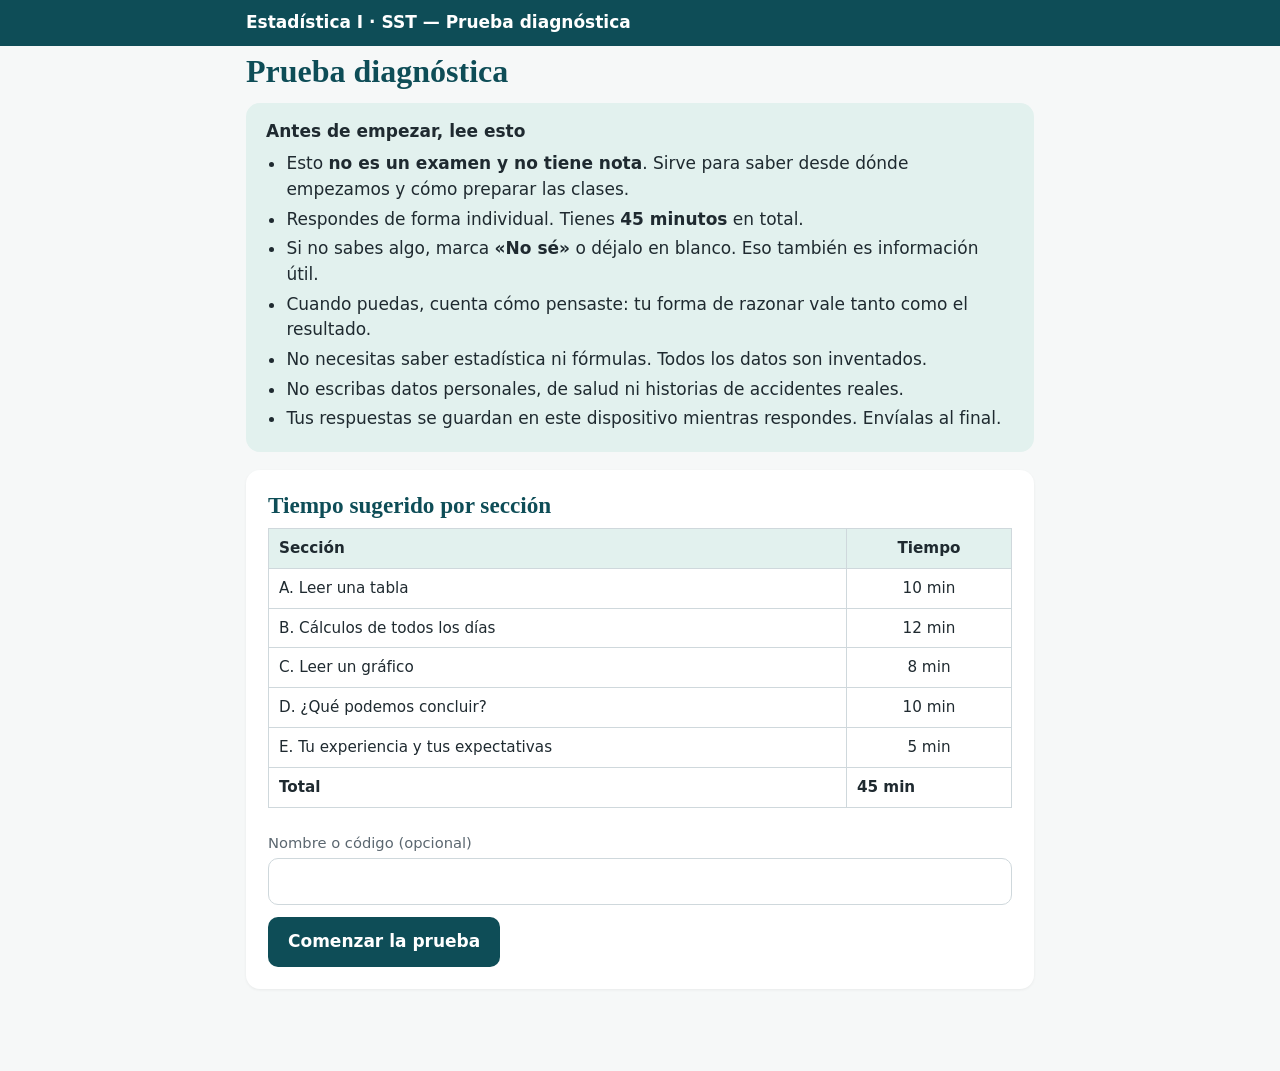
==== index.html @ 391d467d "Prueba diagnóstica web de Estadística I (SST) Prueba para estudiantes, panel docente con métricas y " ====
<!doctype html>
<html lang="es-CO">
<head>
  <meta charset="utf-8">
  <meta name="viewport" content="width=device-width, initial-scale=1">
  <title>Prueba diagnóstica · Estadística I (SST)</title>
  <meta name="robots" content="noindex">
  <link rel="stylesheet" href="assets/styles.css">
</head>
<body>
  <header class="barra">
    <div class="contenedor">
      <div class="marca">Estadística I · SST — Prueba diagnóstica</div>
      <div class="reloj oculto" id="reloj" aria-live="off">45:00</div>
    </div>
    <div class="progreso oculto" id="progreso"><div></div></div>
  </header>

  <main class="contenedor">
    <!-- Inicio -->
    <section id="inicio">
      <h1>Prueba diagnóstica</h1>
      <div class="aviso">
        <strong>Antes de empezar, lee esto</strong>
        <ul>
          <li>Esto <strong>no es un examen y no tiene nota</strong>. Sirve para saber desde dónde empezamos y cómo preparar las clases.</li>
          <li>Respondes de forma individual. Tienes <strong>45 minutos</strong> en total.</li>
          <li>Si no sabes algo, marca <strong>«No sé»</strong> o déjalo en blanco. Eso también es información útil.</li>
          <li>Cuando puedas, cuenta cómo pensaste: tu forma de razonar vale tanto como el resultado.</li>
          <li>No necesitas saber estadística ni fórmulas. Todos los datos son inventados.</li>
          <li>No escribas datos personales, de salud ni historias de accidentes reales.</li>
          <li>Tus respuestas se guardan en este dispositivo mientras respondes. Envíalas al final.</li>
        </ul>
      </div>
      <div class="tarjeta">
        <h2>Tiempo sugerido por sección</h2>
        <div class="tabla-scroll"><table class="datos" style="min-width:0">
          <thead><tr><th scope="col" style="text-align:left">Sección</th><th scope="col">Tiempo</th></tr></thead>
          <tbody id="tabla-tiempos"></tbody>
        </table></div>
        <div class="campo completo" style="margin-top:16px">
          <label for="nombre">Nombre o código (opcional)</label>
          <input type="text" id="nombre" maxlength="60" autocomplete="off">
        </div>
        <div class="acciones">
          <button id="btn-comenzar">Comenzar la prueba</button>
          <span class="pequeno" id="txt-reanudar"></span>
        </div>
      </div>
    </section>

    <!-- Prueba -->
    <form id="prueba" class="oculto" novalidate></form>

    <!-- Envío -->
    <section id="envio" class="oculto">
      <div class="tarjeta">
        <h2>Revisa y envía</h2>
        <p id="resumen-envio"></p>
        <div id="msg-envio"></div>
        <div class="acciones">
          <button id="btn-enviar" type="button">Enviar mis respuestas</button>
          <a class="boton sec" href="#seccion-A">Volver a revisar</a>
        </div>
      </div>
    </section>

    <!-- Gracias -->
    <section id="gracias" class="oculto">
      <h1>¡Gracias!</h1>
      <div class="aviso">
        <p>Tus respuestas se enviaron. Recuerda: lo que dejaste en blanco o marcaste como «No sé» también ayuda a planear las clases.</p>
        <p class="pequeno" id="txt-codigo"></p>
      </div>
    </section>
  </main>

  <script src="assets/config.js"></script>
  <script src="assets/preguntas.js"></script>
  <script src="assets/prueba.js"></script>
</body>
</html>
---- assets/styles.css ----
:root {
  --petrol: #0e4d57; --teal: #1f7a80; --mint: #e2f1ee; --ink: #1f2a30; --grey: #5b6770; --line: #cfd8dc;
  --amber: #b26a00; --amber-t: #fcefd9; --green: #2e7d4f; --green-t: #e3f1e7; --red: #b3412e; --red-t: #fbe7e3;
  --bg: #f6f8f8; --card: #ffffff; --radius: 14px;
  font-family: "Segoe UI", Calibri, system-ui, -apple-system, Roboto, sans-serif;
  color: var(--ink); line-height: 1.5;
}
* { box-sizing: border-box; }
body { margin: 0; background: var(--bg); font-size: 17px; }
h1, h2, h3 { font-family: Cambria, Georgia, serif; color: var(--petrol); line-height: 1.2; }
h1 { font-size: 2rem; margin: .2em 0 .4em; }
h2 { font-size: 1.45rem; margin: 0; }
a { color: var(--teal); }
.contenedor { max-width: 820px; margin: 0 auto; padding: 0 16px 64px; }
.ancho { max-width: 1120px; }
.pequeno { font-size: .9rem; color: var(--grey); }
.nota { color: var(--grey); font-style: italic; }
.oculto { display: none !important; }

/* Barra superior */
.barra { position: sticky; top: 0; z-index: 10; background: var(--petrol); color: #fff; }
.barra .contenedor { display: flex; align-items: center; gap: 16px; padding-top: 10px; padding-bottom: 10px; flex-wrap: wrap; }
.barra .marca { font-weight: 600; flex: 1; min-width: 180px; }
.barra .reloj { font-variant-numeric: tabular-nums; font-weight: 700; background: rgba(255,255,255,.12); padding: 4px 12px; border-radius: 999px; }
.barra .reloj.fin { background: #f2b54a; color: var(--ink); }
.progreso { height: 6px; background: rgba(255,255,255,.2); }
.progreso > div { height: 100%; width: 0; background: #f2b54a; transition: width .3s; }

/* Tarjetas */
.tarjeta { background: var(--card); border-radius: var(--radius); padding: 22px; margin: 18px 0; box-shadow: 0 1px 3px rgba(0,0,0,.06); }
.aviso { background: var(--mint); border-radius: var(--radius); padding: 16px 20px; }
.aviso ul { margin: .4em 0 0; padding-left: 1.2em; }
.aviso li { margin: .25em 0; }
.alerta { background: var(--amber-t); border-radius: var(--radius); padding: 14px 18px; color: #6b4300; }
.error { background: var(--red-t); color: var(--red); border-radius: var(--radius); padding: 14px 18px; }

.seccion-cab { display: flex; align-items: baseline; justify-content: space-between; gap: 12px; flex-wrap: wrap; background: var(--mint); margin: -22px -22px 16px; padding: 14px 22px; border-radius: var(--radius) var(--radius) 0 0; }
.seccion-cab .min { color: var(--grey); font-weight: 600; }

.pregunta { border-top: 1px solid var(--line); padding: 18px 0 6px; }
.pregunta:first-of-type { border-top: 0; }
.pregunta .enun { font-weight: 600; margin: 0 0 10px; }
.pregunta .enun b { color: var(--petrol); }
.pregunta .ayuda { color: var(--grey); font-style: italic; margin: -6px 0 10px; font-size: .95rem; }
.campos { display: flex; flex-wrap: wrap; gap: 12px 16px; align-items: flex-end; }
.campo { display: flex; flex-direction: column; gap: 4px; flex: 1 1 220px; }
.campo.corto { flex: 0 1 130px; }
.campo.completo { flex: 1 1 100%; }
.campo > label, .campo > .etq { font-size: .92rem; color: var(--grey); }
.con-sufijo { display: flex; align-items: center; gap: 8px; }
.con-sufijo span { color: var(--grey); }
input[type=text], input[type=number], input[type=password], input[type=url], select, textarea {
  font: inherit; color: inherit; padding: 10px 12px; border: 1.5px solid var(--line); border-radius: 10px; background: #fff; width: 100%;
}
input:focus, select:focus, textarea:focus { outline: 3px solid rgba(31,122,128,.25); border-color: var(--teal); }
textarea { min-height: 84px; resize: vertical; }
.con-sufijo input { max-width: 180px; }
.opciones { display: flex; flex-wrap: wrap; gap: 8px; }
.opciones label { display: inline-flex; align-items: center; gap: 8px; border: 1.5px solid var(--line); border-radius: 999px; padding: 8px 14px; cursor: pointer; background: #fff; }
.opciones label:has(input:checked) { border-color: var(--teal); background: var(--mint); font-weight: 600; }
.opciones input { accent-color: var(--teal); width: 18px; height: 18px; }
.nose { margin-top: 10px; }
.nose label { display: inline-flex; gap: 8px; align-items: center; color: var(--grey); cursor: pointer; font-size: .95rem; }
.pregunta.es-nose .campos { opacity: .45; pointer-events: none; }

button, .boton { font: inherit; font-weight: 600; border: 0; border-radius: 10px; padding: 12px 20px; cursor: pointer; background: var(--petrol); color: #fff; text-decoration: none; display: inline-block; }
button:hover, .boton:hover { background: #0b3c44; }
button.sec, .boton.sec { background: #fff; color: var(--petrol); border: 1.5px solid var(--petrol); }
button.sec:hover { background: var(--mint); }
button:disabled { opacity: .5; cursor: not-allowed; }
.acciones { display: flex; gap: 12px; flex-wrap: wrap; align-items: center; margin-top: 12px; }

/* Datos */
.tabla-scroll { overflow-x: auto; }
table.datos { border-collapse: collapse; width: 100%; min-width: 520px; font-size: .95rem; margin: 8px 0; }
table.datos caption { text-align: left; font-style: italic; color: var(--grey); padding-bottom: 6px; }
table.datos th, table.datos td { border: 1px solid var(--line); padding: 8px 10px; text-align: center; }
table.datos thead th { background: var(--mint); font-weight: 600; }
table.datos tbody th { text-align: left; }
blockquote { margin: 12px 0; padding: 12px 18px; background: #f4f8f7; border: 1px solid var(--line); border-radius: 10px; font-style: italic; }
details.ver-tabla summary { cursor: pointer; color: var(--teal); font-weight: 600; margin: 8px 0; }

figure.grafico { margin: 12px 0; }
figure.grafico figcaption { text-align: center; font-weight: 600; margin-bottom: 4px; }
figure.grafico svg { width: 100%; max-width: 640px; height: auto; display: block; margin: 0 auto; }
.g-rejilla { stroke: #c9d1d5; stroke-width: 1; }
.g-eje { stroke: #5b6770; stroke-width: 1.5; }
.g-barra { fill: var(--teal); }
.g-num { font-size: 14px; fill: var(--ink); }
.g-titulo-eje { font-size: 14px; font-weight: 600; fill: var(--ink); }

.toast { position: fixed; left: 50%; bottom: 24px; transform: translateX(-50%); background: var(--ink); color: #fff; padding: 12px 20px; border-radius: 999px; z-index: 50; box-shadow: 0 4px 16px rgba(0,0,0,.2); max-width: calc(100% - 32px); text-align: center; }

/* Panel docente */
.kpis { display: grid; grid-template-columns: repeat(6, 1fr); gap: 14px; }
@media (max-width: 1000px) { .kpis { grid-template-columns: repeat(3, 1fr); } }
@media (max-width: 560px) { .kpis { grid-template-columns: repeat(2, 1fr); } }
.kpi { background: var(--card); border-radius: var(--radius); padding: 16px 18px; box-shadow: 0 1px 3px rgba(0,0,0,.06); }
.kpi .valor { font-family: Cambria, Georgia, serif; font-size: 2.1rem; font-weight: 700; color: var(--petrol); line-height: 1.1; }
.kpi .etiqueta { color: var(--grey); font-size: .92rem; }
.pestanas { display: flex; gap: 6px; flex-wrap: wrap; margin: 20px 0 0; }
.pestanas button { background: #fff; color: var(--petrol); border: 1.5px solid var(--line); }
.pestanas button[aria-selected=true] { background: var(--petrol); color: #fff; border-color: var(--petrol); }
.leyenda { display: flex; gap: 14px; flex-wrap: wrap; font-size: .9rem; color: var(--grey); margin: 6px 0 12px; }
.leyenda i { display: inline-block; width: 12px; height: 12px; border-radius: 3px; margin-right: 6px; vertical-align: -1px; }
.c-ev { background: var(--green); } .c-ca { background: #e0a43a; } .c-ac { background: var(--red); } .c-pe { background: #b8c2c7; }
.fila-barra { display: grid; grid-template-columns: 210px 1fr 48px; gap: 12px; align-items: center; margin: 8px 0; }
.fila-barra .nom { font-weight: 600; font-size: .95rem; }
.apilada { display: flex; height: 26px; border-radius: 6px; overflow: hidden; background: #edf1f2; }
.apilada > div { height: 100%; color: #fff; font-size: .8rem; display: flex; align-items: center; justify-content: center; white-space: nowrap; overflow: hidden; }
.simple { height: 22px; border-radius: 6px; background: #edf1f2; overflow: hidden; }
.simple > div { height: 100%; background: var(--teal); }
table.panel { border-collapse: collapse; width: 100%; font-size: .93rem; }
table.panel th, table.panel td { border-bottom: 1px solid var(--line); padding: 9px 8px; text-align: left; vertical-align: top; }
table.panel th { background: #f1f5f5; position: sticky; top: 0; }
table.panel td.num { text-align: right; font-variant-numeric: tabular-nums; white-space: nowrap; }
.chip { display: inline-block; padding: 2px 10px; border-radius: 999px; font-size: .82rem; font-weight: 600; }
.chip.ev { background: var(--green-t); color: var(--green); } .chip.ca { background: var(--amber-t); color: var(--amber); }
.chip.ac { background: var(--red-t); color: var(--red); } .chip.pe { background: #eef1f2; color: var(--grey); }
.errores { margin: 0; padding-left: 1.1em; color: var(--grey); }
.lista-textos { list-style: none; padding: 0; margin: 0; }
.lista-textos li { background: #f4f8f7; border-radius: 10px; padding: 10px 14px; margin: 8px 0; }
.revision { border: 1px solid var(--line); border-radius: 12px; padding: 14px; margin: 12px 0; }
.revision .resp { background: #f4f8f7; border-radius: 8px; padding: 8px 12px; margin: 6px 0 8px; white-space: pre-wrap; }
.calif { display: flex; gap: 6px; flex-wrap: wrap; }
.calif button { padding: 6px 12px; font-size: .88rem; background: #fff; color: var(--ink); border: 1.5px solid var(--line); }
.calif button.sel.ev { background: var(--green); border-color: var(--green); color: #fff; }
.calif button.sel.ca { background: #e0a43a; border-color: #e0a43a; color: #fff; }
.calif button.sel.ac { background: var(--red); border-color: var(--red); color: #fff; }
.dos-col { display: grid; grid-template-columns: 1fr 1fr; gap: 18px; }
.apoyo { border-left: 0; background: var(--amber-t); border-radius: 12px; padding: 12px 16px; margin: 10px 0; }

@media (max-width: 720px) {
  body { font-size: 16px; }
  h1 { font-size: 1.6rem; }
  .tarjeta { padding: 18px 16px; }
  .seccion-cab { margin: -18px -16px 14px; padding: 12px 16px; }
  .fila-barra { grid-template-columns: 1fr 44px; }
  .fila-barra .nom { grid-column: 1 / -1; }
  .dos-col { grid-template-columns: 1fr; }
  table.datos { min-width: 0; font-size: .78rem; hyphens: auto; }
  table.datos th, table.datos td { padding: 6px 3px; }
}
@media print { .barra, .acciones, .pestanas { display: none; } }
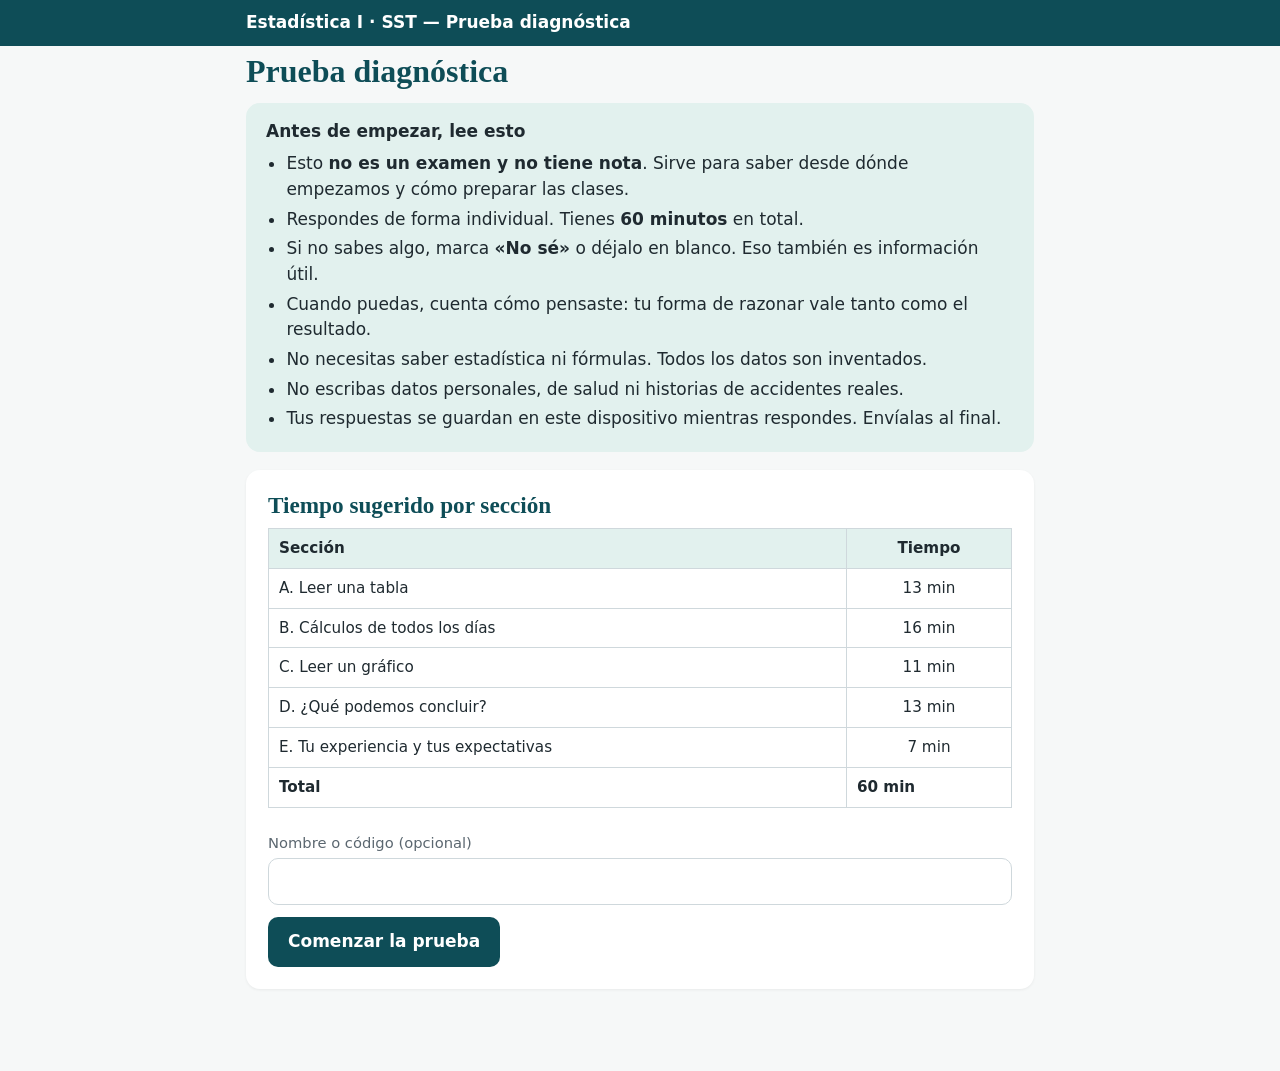
==== commit 9c02a79e: "Ampliar la prueba a 60 minutos Redistribuye los tiempos por sección (13 + 16 + 11 + 13 + 7) y hace q" ====
--- a/index.html
+++ b/index.html
@@ -11,7 +11,7 @@
   <header class="barra">
     <div class="contenedor">
       <div class="marca">Estadística I · SST — Prueba diagnóstica</div>
-      <div class="reloj oculto" id="reloj" aria-live="off">45:00</div>
+      <div class="reloj oculto" id="reloj" aria-live="off">60:00</div>
     </div>
     <div class="progreso oculto" id="progreso"><div></div></div>
   </header>
@@ -24,7 +24,7 @@
         <strong>Antes de empezar, lee esto</strong>
         <ul>
           <li>Esto <strong>no es un examen y no tiene nota</strong>. Sirve para saber desde dónde empezamos y cómo preparar las clases.</li>
-          <li>Respondes de forma individual. Tienes <strong>45 minutos</strong> en total.</li>
+          <li>Respondes de forma individual. Tienes <strong><span id="txt-duracion">60</span> minutos</strong> en total.</li>
           <li>Si no sabes algo, marca <strong>«No sé»</strong> o déjalo en blanco. Eso también es información útil.</li>
           <li>Cuando puedas, cuenta cómo pensaste: tu forma de razonar vale tanto como el resultado.</li>
           <li>No necesitas saber estadística ni fórmulas. Todos los datos son inventados.</li>
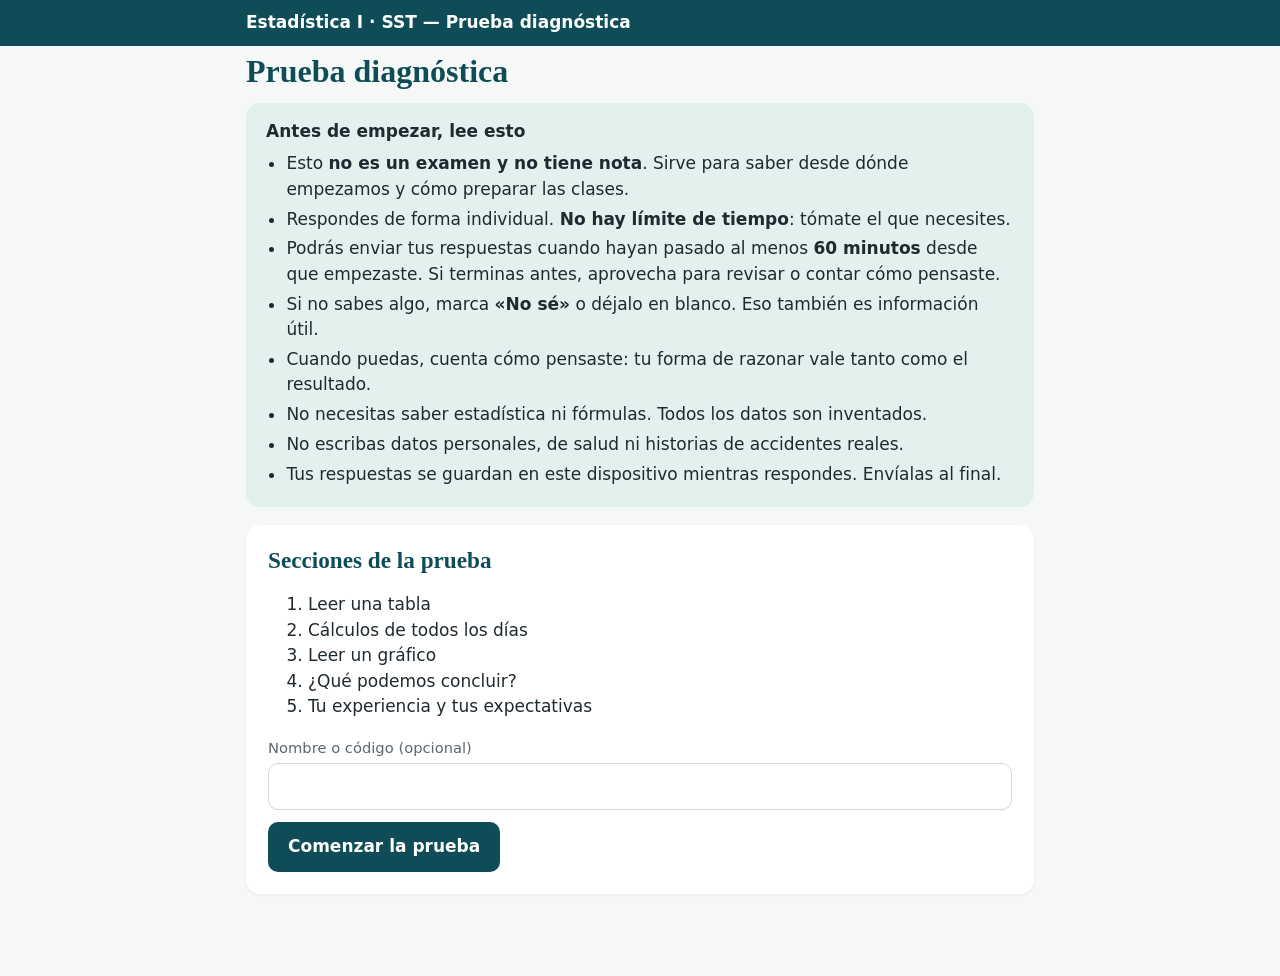
==== commit 33fd8103: "Quitar el límite de tiempo y exigir una hora antes de enviar La prueba ya no tiene cuenta regresiva:" ====
--- a/index.html
+++ b/index.html
@@ -11,7 +11,7 @@
   <header class="barra">
     <div class="contenedor">
       <div class="marca">Estadística I · SST — Prueba diagnóstica</div>
-      <div class="reloj oculto" id="reloj" aria-live="off">60:00</div>
+      <div class="reloj oculto" id="reloj" aria-live="off"></div>
     </div>
     <div class="progreso oculto" id="progreso"><div></div></div>
   </header>
@@ -24,7 +24,8 @@
         <strong>Antes de empezar, lee esto</strong>
         <ul>
           <li>Esto <strong>no es un examen y no tiene nota</strong>. Sirve para saber desde dónde empezamos y cómo preparar las clases.</li>
-          <li>Respondes de forma individual. Tienes <strong><span id="txt-duracion">60</span> minutos</strong> en total.</li>
+          <li>Respondes de forma individual. <strong>No hay límite de tiempo</strong>: tómate el que necesites.</li>
+          <li>Podrás enviar tus respuestas cuando hayan pasado al menos <strong><span id="txt-minimo">60</span> minutos</strong> desde que empezaste. Si terminas antes, aprovecha para revisar o contar cómo pensaste.</li>
           <li>Si no sabes algo, marca <strong>«No sé»</strong> o déjalo en blanco. Eso también es información útil.</li>
           <li>Cuando puedas, cuenta cómo pensaste: tu forma de razonar vale tanto como el resultado.</li>
           <li>No necesitas saber estadística ni fórmulas. Todos los datos son inventados.</li>
@@ -33,11 +34,8 @@
         </ul>
       </div>
       <div class="tarjeta">
-        <h2>Tiempo sugerido por sección</h2>
-        <div class="tabla-scroll"><table class="datos" style="min-width:0">
-          <thead><tr><th scope="col" style="text-align:left">Sección</th><th scope="col">Tiempo</th></tr></thead>
-          <tbody id="tabla-tiempos"></tbody>
-        </table></div>
+        <h2>Secciones de la prueba</h2>
+        <ol id="lista-secciones"></ol>
         <div class="campo completo" style="margin-top:16px">
           <label for="nombre">Nombre o código (opcional)</label>
           <input type="text" id="nombre" maxlength="60" autocomplete="off">
@@ -57,6 +55,7 @@
       <div class="tarjeta">
         <h2>Revisa y envía</h2>
         <p id="resumen-envio"></p>
+        <p class="alerta" id="txt-espera" aria-live="polite"></p>
         <div id="msg-envio"></div>
         <div class="acciones">
           <button id="btn-enviar" type="button">Enviar mis respuestas</button>
